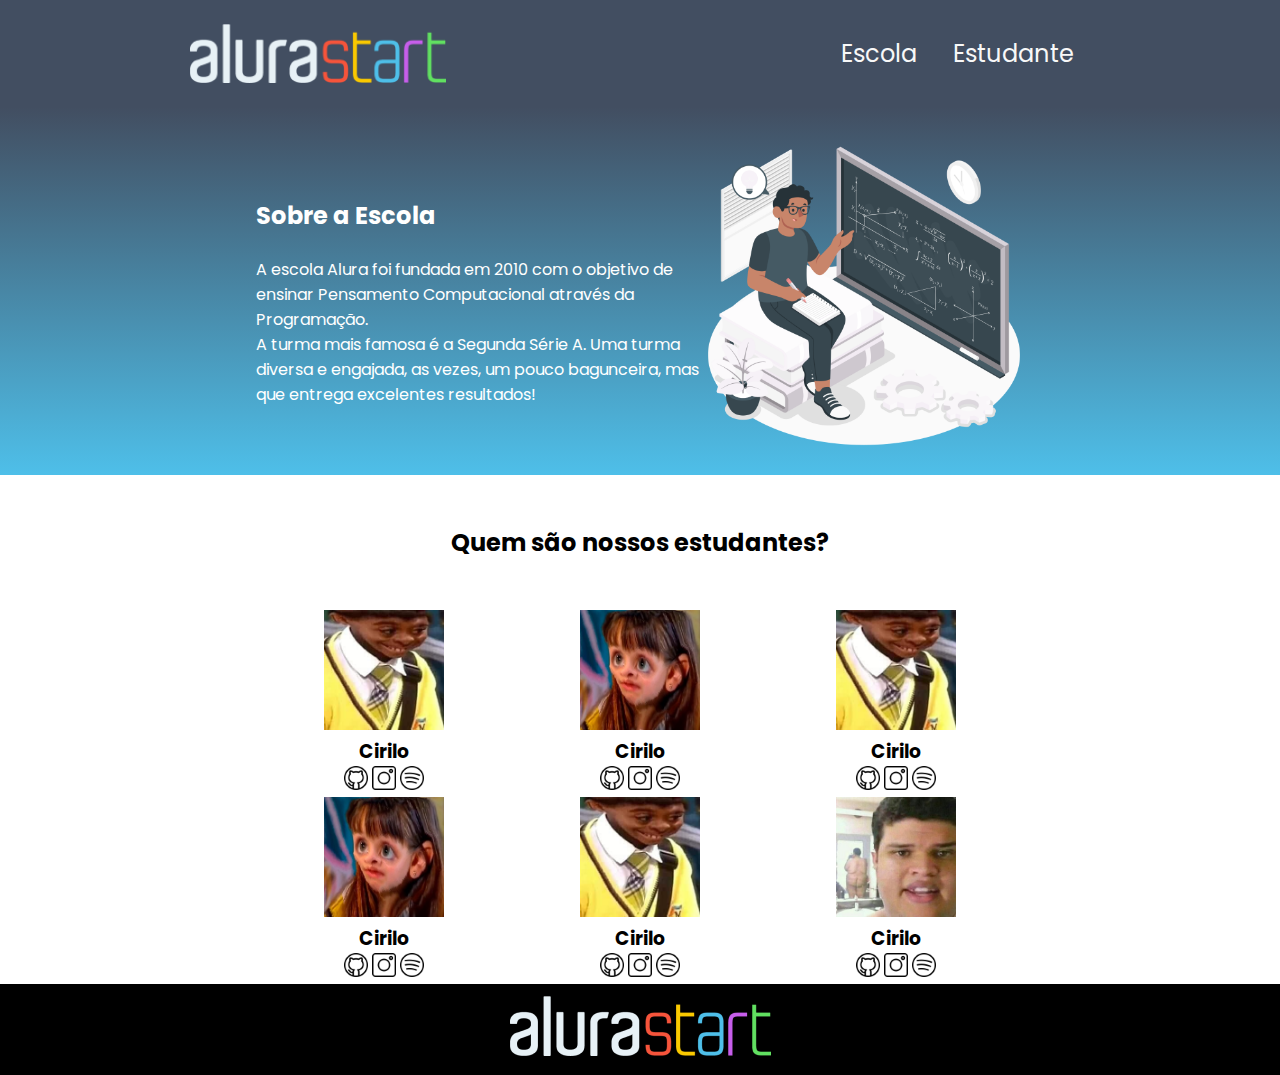
==== index.html @ 2a0c2674 "pagina finalizada" ====
<!DOCTYPE html>
<html lang="en">
<head>
    <meta charset="UTF-8">
    <meta http-equiv="X-UA-Compatible" content="IE=edge">
    <meta name="viewport" content="width=device-width, initial-scale=1.0">
    <title>Document</title>
    <link rel="stylesheet" href="style.css">
    <link rel="preconnect" href="https://fonts.googleapis.com">
    <link rel="preconnect" href="https://fonts.gstatic.com" crossorigin>
    <link href="https://fonts.googleapis.com/css2?family=Poppins:wght@400;700&display=swap" rel="stylesheet">
</head>
<body>
    
    <header class="cabecalho">
        <img class="cabecalho-imagem" src="alurastart logo 1.png" alt="logo da alurastart">
        <ul class="cabecalho-lista">
            <li class="cabecalho-lista-item">Escola</li>
            <li class="cabecalho-lista-item">Estudante</li>
        </ul>
    </header>
    <section class="escola">
        <div class="escola-div-conteudo">
            <h2 class="escola-titulo">Sobre a Escola</h2>
            <p class="escola-texto-1">A escola Alura foi fundada em 2010 com o objetivo de ensinar Pensamento Computacional através da Programação. </p>
            <p class="escola-texto-2">A turma mais famosa é a Segunda Série A. Uma turma diversa e engajada, as vezes, um pouco bagunceira, mas que entrega excelentes resultados!</p>
        </div>
    <img class="escola-imagem" src="Formula-amico.png" alt="Progessor no quadro">
</section>

        <section 
        class="estuduandes"> 
            <h2 class="estuduantes-titulo"> Quem são nossos estudantes? </h2>
            <div class="estudantes-todos">
            <span></span>
            <div class="estudante-div">
                <img class="imagem-esudante" src="Cirigrilo.jpg" alt="foto">
                <h3 class="estudante-nome">Cirilo</h3>
                <a href="https://github.com/NoBruno0102"><img class="estudante-icone" src="github.png" alt="icone github"></a>
                <a href="https://www.instagram.com/bruno.s_henrique/"><img class="estudante-icone" src="instagram.png" alt="icone instagram"></a>
                <a href="https://open.spotify.com/playlist/2MjZrKOmGLMWWwDL06eOCh?si=73b43124ab52409e&nd=1"><img class="estudante-icone" src="spotify.png" alt="icone spotify"></a>
            </div>
        <div class="estudante-div">
            <img class="imagem-esudante" src="Mariajoasquina.jpg" alt="foto">
            <h3 class="estudante-nome">Cirilo</h3>
            <a href="https://github.com/NoBruno0102"><img class="estudante-icone" src="github.png" alt="icone github"></a>
            <a href="https://www.instagram.com/bruno.s_henrique/"><img class="estudante-icone" src="instagram.png" alt="icone instagram"></a>
            <a href="https://open.spotify.com/playlist/2MjZrKOmGLMWWwDL06eOCh?si=73b43124ab52409e&nd=1"><img class="estudante-icone" src="spotify.png" alt="icone spotify"></a>
        </div>
        <div class="estudante-div">
            <img class="imagem-esudante" src="Cirigrilo.jpg" alt="foto">
            <h3 class="estudante-nome">Cirilo</h3>
            <a href="https://github.com/NoBruno0102"><img class="estudante-icone" src="github.png" alt="icone github"></a>
            <a href="https://www.instagram.com/bruno.s_henrique/"><img class="estudante-icone" src="instagram.png" alt="icone instagram"></a>
            <a href="https://open.spotify.com/playlist/2MjZrKOmGLMWWwDL06eOCh?si=73b43124ab52409e&nd=1"><img class="estudante-icone" src="spotify.png" alt="icone spotify"></a>
        </div>
        <span></span>
        <span></span>
        <div class="estudante-div">
            <img class="imagem-esudante" src="Mariajoasquina.jpg" alt="foto">
            <h3 class="estudante-nome">Cirilo</h3>
            <a href="https://github.com/NoBruno0102"><img class="estudante-icone" src="github.png" alt="icone github"></a>
            <a href="https://www.instagram.com/bruno.s_henrique/"><img class="estudante-icone" src="instagram.png" alt="icone instagram"></a>
            <a href="https://open.spotify.com/playlist/2MjZrKOmGLMWWwDL06eOCh?si=73b43124ab52409e&nd=1"><img class="estudante-icone" src="spotify.png" alt="icone spotify"></a>
        </div>
        <div class="estudante-div">
            <img class="imagem-esudante" src="Cirigrilo.jpg" alt="foto">
            <h3 class="estudante-nome">Cirilo</h3>
            <a href="https://github.com/NoBruno0102"><img class="estudante-icone" src="github.png" alt="icone github"></a>
            <a href="https://www.instagram.com/bruno.s_henrique/"><img class="estudante-icone" src="instagram.png" alt="icone instagram"></a>
            <a href="https://open.spotify.com/playlist/2MjZrKOmGLMWWwDL06eOCh?si=73b43124ab52409e&nd=1"><img class="estudante-icone" src="spotify.png" alt="icone spotify"></a>
        </div>
        <div class="estudante-div">
            <img class="imagem-esudante" src="FNLD4e7XsAUP_TF.jpg" alt="foto">
            <h3 class="estudante-nome">Cirilo</h3>
            <a href="https://github.com/NoBruno0102"><img class="estudante-icone" src="github.png" alt="icone github"></a>
            <a href="https://www.instagram.com/bruno.s_henrique/"><img class="estudante-icone" src="instagram.png" alt="icone instagram"></a>
            <a href="https://open.spotify.com/playlist/2MjZrKOmGLMWWwDL06eOCh?si=73b43124ab52409e&nd=1"><img class="estudante-icone" src="spotify.png" alt="icone spotify"></a>
        </div>
    </div>
    </section>
    <footer class="rodape">
        <img class="rodape-imagem" src="alurastart logo 1.png" alt="logo alurastart">
    </footer>
</body>
</html>
---- style.css ----
*{
    margin: 0%;
    padding: 0;
}
body{
    font-family: 'Poppins', sans-serif;
}

.cabecalho {
background-color: #424E61;
color: rgb(248, 248, 248);
display: flex;
justify-content:space-around ;
align-items: center;
padding: 24px 0;
}

.cabecalho-imagem{
width: 20%;
}

.cabecalho-lista-item{
    display: inline-block;
    margin: 0 16px;
    font-size: 24px;
}
.escola-imagem{
    width: 25%;
}
.escola{
    background-image: linear-gradient(#424E61,#4EBFE9);
    color: white;
    display: flex;
    justify-content: center;
    align-items: center;
    padding: 24px 0;
}
.escola-div-conteudo{
    width: 35%;
}
.escola-titulo{
    padding: 24px 0;
}
.imagem-esudante{
    width: 120px;
}
.estudante-icone{
    width: 24px;
}
.estudante-div{
    text-align: center;
}
.estuduantes-titulo{
    text-align: center;
    padding: 50px 0;
}
.estudantes-todos{
    display: grid;
    grid-template-columns: 20% 20% 20% 20% 20% ;
}
.rodape{
    background-color: black;
    text-align: center;
}
.rodape-imagem{
    height: 60px;
    padding: 12px 0;
    
}
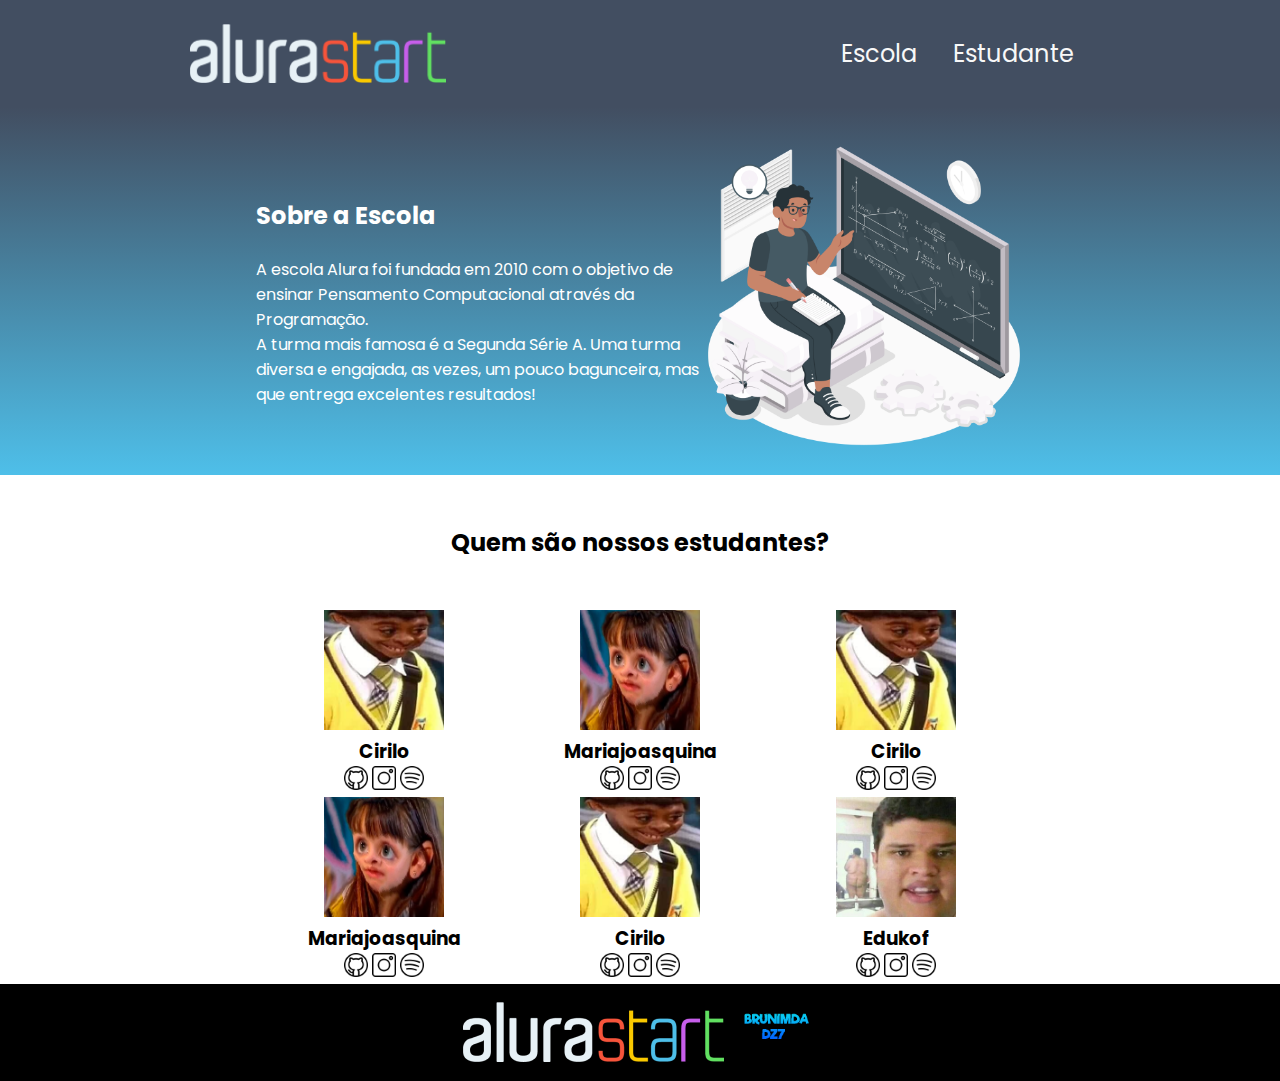
==== commit 57932f9f: "Logo do BrunimdaDz7" ====
--- a/index.html
+++ b/index.html
@@ -42,7 +42,7 @@
             </div>
         <div class="estudante-div">
             <img class="imagem-esudante" src="Mariajoasquina.jpg" alt="foto">
-            <h3 class="estudante-nome">Cirilo</h3>
+            <h3 class="estudante-nome">Mariajoasquina</h3>
             <a href="https://github.com/NoBruno0102"><img class="estudante-icone" src="github.png" alt="icone github"></a>
             <a href="https://www.instagram.com/bruno.s_henrique/"><img class="estudante-icone" src="instagram.png" alt="icone instagram"></a>
             <a href="https://open.spotify.com/playlist/2MjZrKOmGLMWWwDL06eOCh?si=73b43124ab52409e&nd=1"><img class="estudante-icone" src="spotify.png" alt="icone spotify"></a>
@@ -58,7 +58,7 @@
         <span></span>
         <div class="estudante-div">
             <img class="imagem-esudante" src="Mariajoasquina.jpg" alt="foto">
-            <h3 class="estudante-nome">Cirilo</h3>
+            <h3 class="estudante-nome">Mariajoasquina</h3>
             <a href="https://github.com/NoBruno0102"><img class="estudante-icone" src="github.png" alt="icone github"></a>
             <a href="https://www.instagram.com/bruno.s_henrique/"><img class="estudante-icone" src="instagram.png" alt="icone instagram"></a>
             <a href="https://open.spotify.com/playlist/2MjZrKOmGLMWWwDL06eOCh?si=73b43124ab52409e&nd=1"><img class="estudante-icone" src="spotify.png" alt="icone spotify"></a>
@@ -72,7 +72,7 @@
         </div>
         <div class="estudante-div">
             <img class="imagem-esudante" src="FNLD4e7XsAUP_TF.jpg" alt="foto">
-            <h3 class="estudante-nome">Cirilo</h3>
+            <h3 class="estudante-nome">Edukof</h3>
             <a href="https://github.com/NoBruno0102"><img class="estudante-icone" src="github.png" alt="icone github"></a>
             <a href="https://www.instagram.com/bruno.s_henrique/"><img class="estudante-icone" src="instagram.png" alt="icone instagram"></a>
             <a href="https://open.spotify.com/playlist/2MjZrKOmGLMWWwDL06eOCh?si=73b43124ab52409e&nd=1"><img class="estudante-icone" src="spotify.png" alt="icone spotify"></a>
@@ -81,6 +81,8 @@
     </section>
     <footer class="rodape">
         <img class="rodape-imagem" src="alurastart logo 1.png" alt="logo alurastart">
+        <img class="rodape-imagembruno" src="Sem Título-1.png" alt="">
     </footer>
+</section>
 </body>
 </html>--- a/style.css
+++ b/style.css
@@ -66,4 +66,8 @@
     height: 60px;
     padding: 12px 0;
     
+}
+.rodape-imagembruno{
+    height: 90px;
+    text-align: center;
 }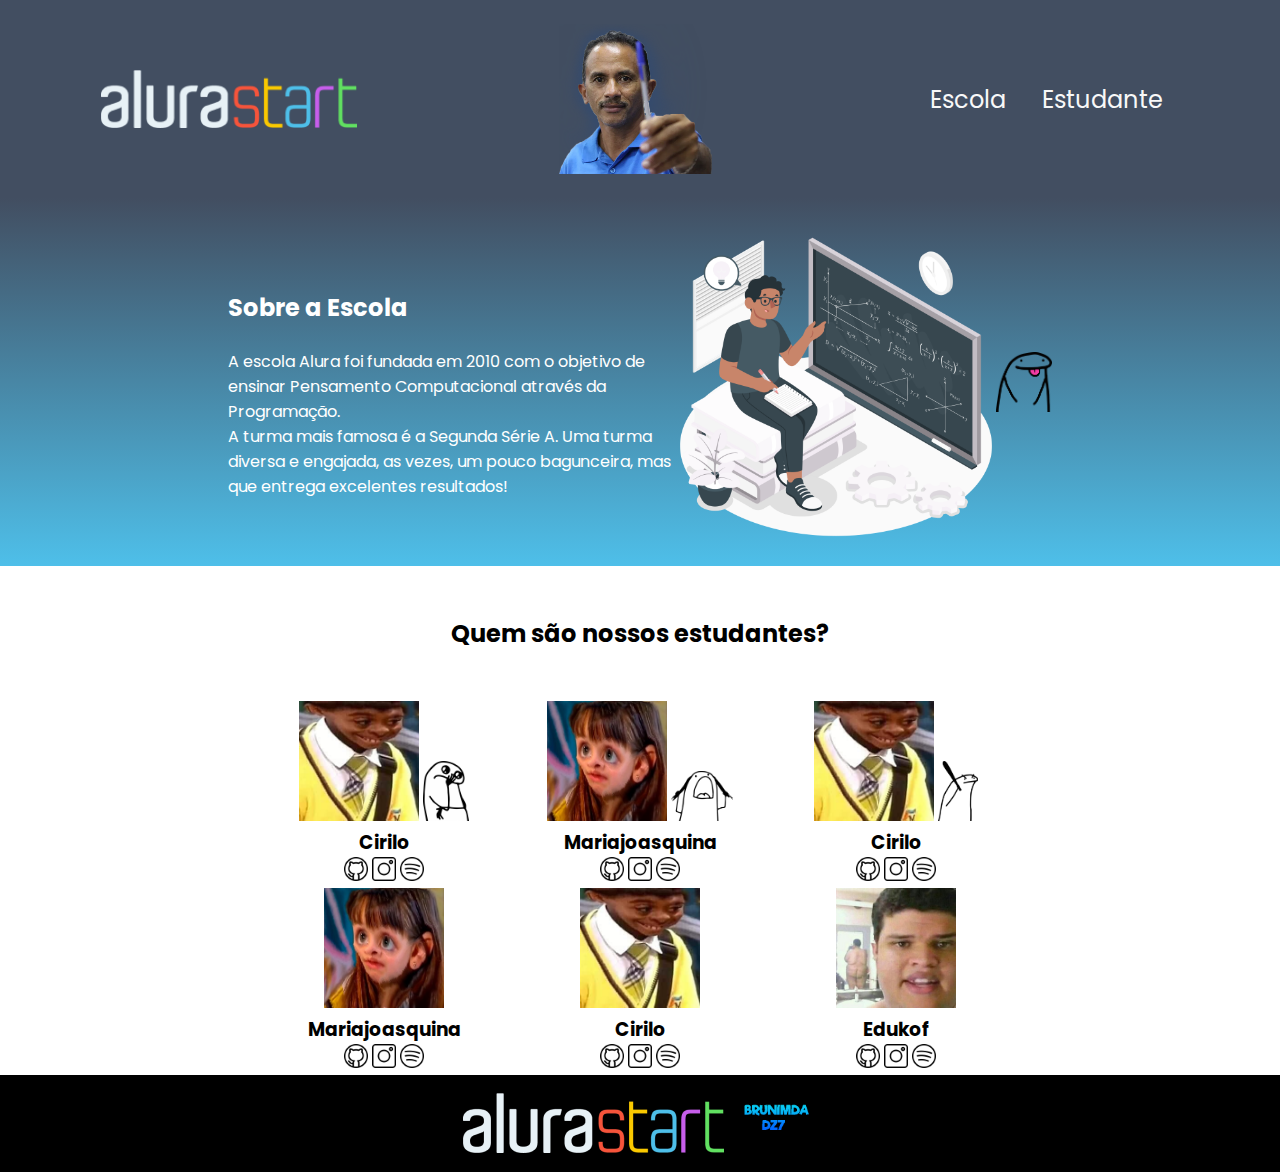
==== commit 411498bb: "Atualization" ====
--- a/index.html
+++ b/index.html
@@ -14,6 +14,7 @@
     
     <header class="cabecalho">
         <img class="cabecalho-imagem" src="alurastart logo 1.png" alt="logo da alurastart">
+        <img class="cabecalho-manoel" src="foto-manoel-sem-fundo2.png" alt="logo foto-manoel-sem-fundo2">
         <ul class="cabecalho-lista">
             <li class="cabecalho-lista-item">Escola</li>
             <li class="cabecalho-lista-item">Estudante</li>
@@ -26,6 +27,7 @@
             <p class="escola-texto-2">A turma mais famosa é a Segunda Série A. Uma turma diversa e engajada, as vezes, um pouco bagunceira, mas que entrega excelentes resultados!</p>
         </div>
     <img class="escola-imagem" src="Formula-amico.png" alt="Progessor no quadro">
+    <img class="escola-fork" src="flork-png-06.png" alt="logo flork-png-06">
 </section>
 
         <section 
@@ -35,6 +37,7 @@
             <span></span>
             <div class="estudante-div">
                 <img class="imagem-esudante" src="Cirigrilo.jpg" alt="foto">
+                <img class="estudante-forktriste" src="flork-png-triste0.png" alt="forktriste">
                 <h3 class="estudante-nome">Cirilo</h3>
                 <a href="https://github.com/NoBruno0102"><img class="estudante-icone" src="github.png" alt="icone github"></a>
                 <a href="https://www.instagram.com/bruno.s_henrique/"><img class="estudante-icone" src="instagram.png" alt="icone instagram"></a>
@@ -42,6 +45,7 @@
             </div>
         <div class="estudante-div">
             <img class="imagem-esudante" src="Mariajoasquina.jpg" alt="foto">
+            <img class="flork-pirado" src="flork-png-pirado.png" alt="flork-piradoss">
             <h3 class="estudante-nome">Mariajoasquina</h3>
             <a href="https://github.com/NoBruno0102"><img class="estudante-icone" src="github.png" alt="icone github"></a>
             <a href="https://www.instagram.com/bruno.s_henrique/"><img class="estudante-icone" src="instagram.png" alt="icone instagram"></a>
@@ -49,6 +53,7 @@
         </div>
         <div class="estudante-div">
             <img class="imagem-esudante" src="Cirigrilo.jpg" alt="foto">
+            <img class="flork-bravo" src="flork-png-raivoso.png" alt="florkraivoso">
             <h3 class="estudante-nome">Cirilo</h3>
             <a href="https://github.com/NoBruno0102"><img class="estudante-icone" src="github.png" alt="icone github"></a>
             <a href="https://www.instagram.com/bruno.s_henrique/"><img class="estudante-icone" src="instagram.png" alt="icone instagram"></a>
--- a/style.css
+++ b/style.css
@@ -70,4 +70,19 @@
 .rodape-imagembruno{
     height: 90px;
     text-align: center;
+}
+.escola-fork{
+    height: 60px;
+}
+.cabecalho-manoel{
+    height: 150px;
+}
+.estudante-forktriste{
+    height: 60px;
+}
+.flork-pirado{
+    height: 50px;
+}
+.flork-bravo{
+    height: 60px;
 }